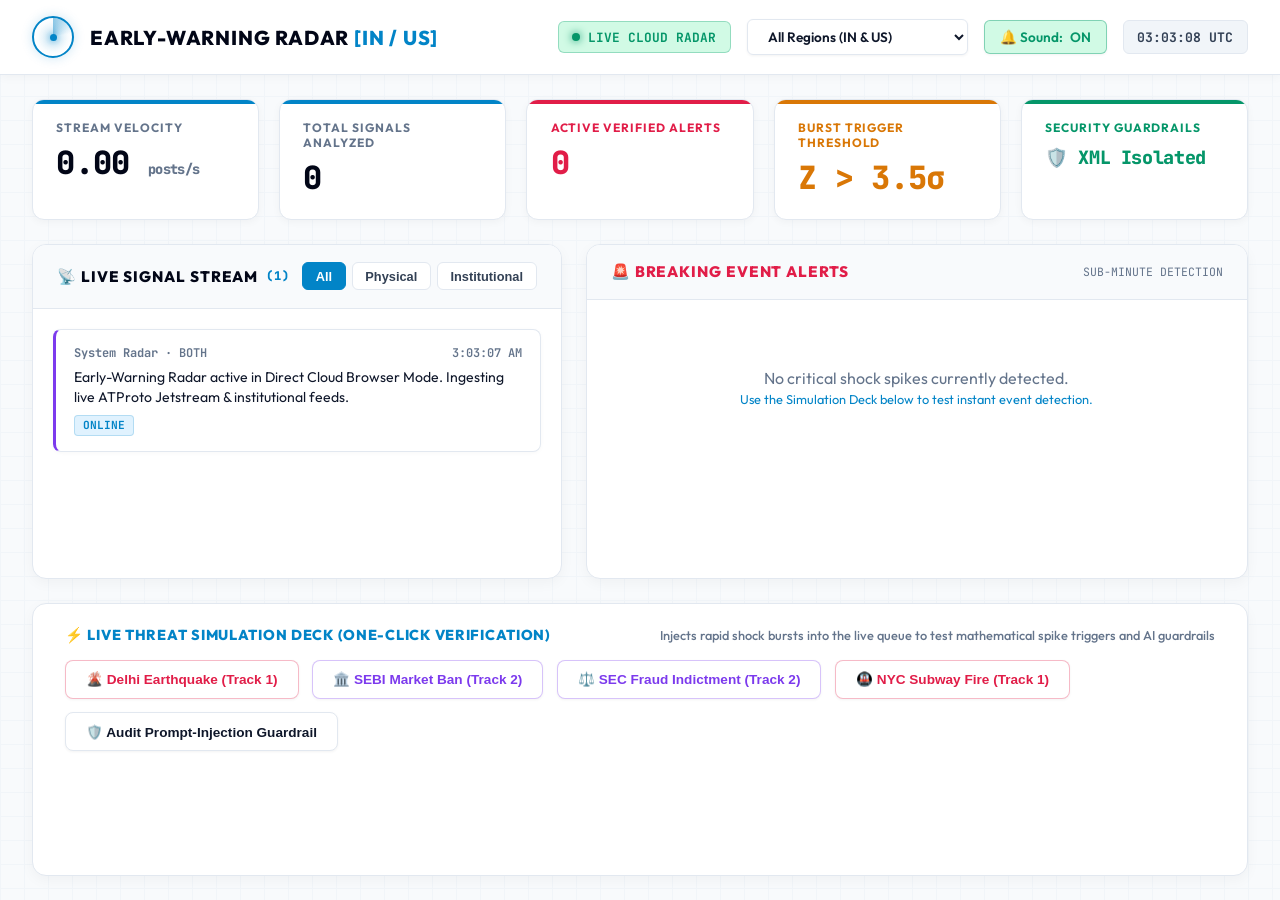
==== index.html @ d1166ca4 "feat: Add root GitHub Pages live deployment with client-side real-time streaming" ====
<!DOCTYPE html>
<html lang="en">
<head>
  <meta charset="UTF-8">
  <meta name="viewport" content="width=device-width, initial-scale=1.0">
  <title>Early-Warning Event & Trend Spike Detection Radar (India & USA)</title>
  
  <!-- Modern Clean Typography -->
  <link rel="preconnect" href="https://fonts.googleapis.com">
  <link rel="preconnect" href="https://fonts.gstatic.com" crossorigin>
  <link href="https://fonts.googleapis.com/css2?family=JetBrains+Mono:wght@400;500;600;700&family=Outfit:wght@400;500;600;700;800&display=swap" rel="stylesheet">
  
  <link rel="stylesheet" href="./styles.css">
</head>
<body>

  <!-- Top Navigation Bar -->
  <header>
    <div class="logo-group">
      <div class="radar-icon">
        <div class="radar-sweep"></div>
        <div class="radar-center-dot"></div>
      </div>
      <div>
        <h1>Early-Warning Radar <span>[IN / US]</span></h1>
      </div>
    </div>

    <div class="header-controls">
      <!-- Live Beacon -->
      <div class="status-beacon">
        <span class="beacon-dot"></span>
        <span id="beacon-text">STREAM ONLINE</span>
      </div>

      <!-- Clean Dropdown -->
      <select id="region-filter" class="custom-select-dark">
        <option value="ALL">All Regions (IN &amp; US)</option>
        <option value="India">India Only (BSE/RBI/SEBI)</option>
        <option value="USA">USA Only (SEC/DOJ/Wires)</option>
      </select>

      <!-- Audio Toggle -->
      <button id="audio-toggle" class="btn-toggle active-sound">
        🔔 Sound: <span id="sound-status">ON</span>
      </button>

      <!-- UTC Clock -->
      <div id="live-clock" class="clock-text">
        00:00:00 UTC
      </div>
    </div>
  </header>

  <!-- Telemetry Bar (The 5 Metric Cards) -->
  <section class="telemetry-bar">
    <div class="telemetry-card">
      <span class="telemetry-label">Stream Velocity</span>
      <span class="telemetry-value" id="stat-velocity">0.00 <span style="font-size: 0.85rem; color: var(--text-muted);">posts/s</span></span>
    </div>

    <div class="telemetry-card">
      <span class="telemetry-label">Total Signals Analyzed</span>
      <span class="telemetry-value" id="stat-total">0</span>
    </div>

    <div class="telemetry-card danger">
      <span class="telemetry-label" style="color: var(--color-rose);">Active Verified Alerts</span>
      <span class="telemetry-value" id="stat-alerts" style="color: var(--color-rose);">0</span>
    </div>

    <div class="telemetry-card warning">
      <span class="telemetry-label" style="color: var(--color-amber);">Burst Trigger Threshold</span>
      <span class="telemetry-value" id="stat-threshold" style="color: var(--color-amber);">Z &gt; 3.5σ</span>
    </div>

    <div class="telemetry-card success">
      <span class="telemetry-label" style="color: var(--color-emerald);">Security Guardrails</span>
      <span class="telemetry-value" style="font-size: 1.15rem; color: var(--color-emerald); display: flex; align-items: center; gap: 0.4rem; padding-top: 0.3rem;">
        🛡️ XML Isolated
      </span>
    </div>
  </section>

  <!-- Main Split Dashboard (The 2-Column Grid) -->
  <main class="dashboard-grid">

    <!-- Column 1: Live Signal Stream -->
    <section class="panel">
      <div class="panel-header">
        <div class="panel-title">
          <span>📡 Live Signal Stream</span>
          <span style="font-size: 0.75rem; color: var(--color-blue); font-family: var(--font-mono);" id="stream-count">(0)</span>
        </div>
        <div class="tab-btn-group">
          <button class="tab-btn active" id="tab-all" onclick="setTrackTab('ALL')">All</button>
          <button class="tab-btn" id="tab-organic" onclick="setTrackTab('organic')">Physical</button>
          <button class="tab-btn" id="tab-inst" onclick="setTrackTab('institutional')">Institutional</button>
        </div>
      </div>
      <div class="panel-scroll-container" id="stream-feed">
        <div style="text-align: center; color: var(--text-muted); padding: 3rem 1rem;">
          Connecting to Bluesky Jetstream &amp; Regulatory feeds...
        </div>
      </div>
    </section>

    <!-- Column 2: Breaking Verified Spike Alerts -->
    <section class="panel">
      <div class="panel-header">
        <div class="panel-title" style="color: var(--color-rose);">
          <span>🚨 Breaking Event Alerts</span>
        </div>
        <div style="font-size: 0.72rem; color: var(--text-muted); font-family: var(--font-mono);">
          SUB-MINUTE DETECTION
        </div>
      </div>
      <div class="panel-scroll-container" id="alerts-container">
        <div style="text-align: center; color: var(--text-muted); padding: 3rem 1rem;">
          No critical shock spikes currently detected.<br>
          <span style="font-size: 0.8rem; color: var(--color-blue);">Use the Simulation Deck below to test instant event detection.</span>
        </div>
      </div>
    </section>

    <!-- Simulation Control Deck -->
    <section class="sim-panel">
      <div class="sim-header">
        <span class="sim-title">
          ⚡ Live Threat Simulation Deck (One-Click Verification)
        </span>
        <span class="sim-subtitle">
          Injects rapid shock bursts into the live queue to test mathematical spike triggers and AI guardrails
        </span>
      </div>

      <div class="sim-btn-row">
        <button class="sim-btn danger" onclick="triggerSimulation('earthquake_delhi')">
          🌋 Delhi Earthquake (Track 1)
        </button>

        <button class="sim-btn purple" onclick="triggerSimulation('sebi_crackdown')">
          🏛️ SEBI Market Ban (Track 2)
        </button>

        <button class="sim-btn purple" onclick="triggerSimulation('sec_fraud_usa')">
          ⚖️ SEC Fraud Indictment (Track 2)
        </button>

        <button class="sim-btn danger" onclick="triggerSimulation('subway_fire_nyc')">
          🚇 NYC Subway Fire (Track 1)
        </button>

        <button class="sim-btn" onclick="triggerSimulation('prompt_injection_test')">
          🛡️ Audit Prompt-Injection Guardrail
        </button>
      </div>
    </section>

  </main>

  <script src="./app.js"></script>
</body>
</html>
---- styles.css ----
/* ==========================================================================
   HIGH-CONTRAST LIGHT THEME - CRISP WHITE & VIBRANT TACTICAL ACCENTS
   ========================================================================== */

:root {
  /* Crisp Light Surfaces */
  --bg-app: #f8fafc;
  --bg-card: #ffffff;
  --bg-card-elevated: #ffffff;
  --bg-card-hover: #f1f5f9;
  --bg-subtle: #f1f5f9;
  --bg-input: #ffffff;

  /* High-Contrast Sharp Borders */
  --border-card: #e2e8f0;
  --border-card-hover: #94a3b8;
  --border-accent: #0284c7;

  /* Bold High-Contrast Vectors */
  --color-blue: #0284c7;
  --color-blue-bg: #e0f2fe;
  --color-emerald: #059669;
  --color-emerald-bg: #d1fae5;
  --color-rose: #e11d48;
  --color-rose-bg: #ffe4e6;
  --color-amber: #d97706;
  --color-amber-bg: #fef3c7;
  --color-purple: #7c3aed;
  --color-purple-bg: #ede9fe;

  /* Deep High-Contrast Text */
  --text-primary: #0f172a;
  --text-secondary: #334155;
  --text-muted: #64748b;
  --text-highlight: #020617;

  /* Fonts */
  --font-main: 'Outfit', -apple-system, BlinkMacSystemFont, 'Segoe UI', Roboto, sans-serif;
  --font-mono: 'JetBrains Mono', monospace;
}

* {
  box-sizing: border-box;
  margin: 0;
  padding: 0;
}

body {
  background-color: var(--bg-app);
  background-image: 
    linear-gradient(#f1f5f9 1px, transparent 1px),
    linear-gradient(90deg, #f1f5f9 1px, transparent 1px);
  background-size: 24px 24px;
  color: var(--text-primary);
  font-family: var(--font-main);
  min-height: 100vh;
  display: flex;
  flex-direction: column;
  overflow-x: hidden;
  -webkit-font-smoothing: antialiased;
}

/* ==========================================================================
   HEADER
   ========================================================================== */

header {
  display: flex;
  justify-content: space-between;
  align-items: center;
  padding: 1rem 2rem;
  background: rgba(255, 255, 255, 0.95);
  backdrop-filter: blur(16px);
  border-bottom: 1.5px solid var(--border-card);
  position: sticky;
  top: 0;
  z-index: 100;
  box-shadow: 0 2px 10px rgba(0, 0, 0, 0.04);
}

.logo-group {
  display: flex;
  align-items: center;
  gap: 1rem;
}

.radar-icon {
  width: 42px;
  height: 42px;
  border-radius: 50%;
  border: 2px solid var(--color-blue);
  background: radial-gradient(circle, rgba(2, 132, 199, 0.15) 0%, transparent 70%);
  display: flex;
  align-items: center;
  justify-content: center;
  position: relative;
  box-shadow: 0 0 12px rgba(2, 132, 199, 0.2);
}

.radar-sweep {
  position: absolute;
  width: 100%;
  height: 100%;
  border-radius: 50%;
  background: conic-gradient(from 0deg, rgba(2, 132, 199, 0.45) 0deg, transparent 80deg, transparent 360deg);
  animation: sweepAnim 2.5s linear infinite;
}

.radar-center-dot {
  width: 7px;
  height: 7px;
  background: var(--color-blue);
  border-radius: 50%;
  box-shadow: 0 0 8px var(--color-blue);
  z-index: 2;
}

@keyframes sweepAnim {
  from { transform: rotate(0deg); }
  to { transform: rotate(360deg); }
}

h1 {
  font-size: 1.25rem;
  font-weight: 800;
  letter-spacing: 0.04em;
  text-transform: uppercase;
  color: var(--text-highlight);
}

h1 span {
  color: var(--color-blue);
}

.header-controls {
  display: flex;
  align-items: center;
  gap: 1rem;
}

.status-beacon {
  display: flex;
  align-items: center;
  gap: 0.5rem;
  font-size: 0.8rem;
  font-family: var(--font-mono);
  font-weight: 700;
  color: var(--color-emerald);
  background: var(--color-emerald-bg);
  padding: 0.4rem 0.85rem;
  border-radius: 6px;
  border: 1px solid rgba(5, 150, 105, 0.3);
}

.beacon-dot {
  width: 8px;
  height: 8px;
  background-color: var(--color-emerald);
  border-radius: 50%;
  box-shadow: 0 0 8px var(--color-emerald);
  animation: pulseBeacon 1.8s infinite ease-in-out;
}

@keyframes pulseBeacon {
  0%, 100% { opacity: 1; transform: scale(1); }
  50% { opacity: 0.4; transform: scale(0.85); }
}

/* Crisp Clean Select Dropdown */
.custom-select-dark {
  background-color: #ffffff;
  color: var(--text-primary);
  border: 1.5px solid var(--border-card);
  padding: 0.45rem 1rem;
  border-radius: 6px;
  font-family: var(--font-main);
  font-size: 0.85rem;
  font-weight: 600;
  cursor: pointer;
  outline: none;
  transition: all 0.2s ease;
  box-shadow: 0 1px 3px rgba(0, 0, 0, 0.05);
}

.custom-select-dark:hover, .custom-select-dark:focus {
  border-color: var(--color-blue);
  box-shadow: 0 0 0 3px rgba(2, 132, 199, 0.15);
}

.custom-select-dark option {
  background-color: #ffffff !important;
  color: #0f172a !important;
  padding: 0.5rem;
}

.btn-toggle {
  background: #ffffff;
  border: 1.5px solid var(--border-card);
  color: var(--text-primary);
  padding: 0.45rem 0.95rem;
  border-radius: 6px;
  cursor: pointer;
  font-family: var(--font-main);
  font-size: 0.85rem;
  font-weight: 600;
  transition: all 0.2s ease;
  display: flex;
  align-items: center;
  gap: 0.4rem;
  box-shadow: 0 1px 3px rgba(0, 0, 0, 0.05);
}

.btn-toggle:hover {
  background: #f8fafc;
  border-color: var(--border-card-hover);
}

.btn-toggle.active-sound {
  border-color: rgba(5, 150, 105, 0.4);
  color: var(--color-emerald);
  background: var(--color-emerald-bg);
}

.clock-text {
  font-family: var(--font-mono);
  font-size: 0.82rem;
  font-weight: 700;
  color: var(--text-secondary);
  background: var(--bg-subtle);
  border: 1px solid var(--border-card);
  padding: 0.45rem 0.85rem;
  border-radius: 6px;
}

/* ==========================================================================
   TELEMETRY STRIP (THE 5 CARDS)
   ========================================================================== */

.telemetry-bar {
  display: grid;
  grid-template-columns: repeat(auto-fit, minmax(200px, 1fr));
  gap: 1.25rem;
  padding: 1.5rem 2rem;
}

.telemetry-card {
  background: var(--bg-card);
  border: 1.5px solid var(--border-card);
  border-radius: 12px;
  padding: 1.25rem 1.45rem;
  display: flex;
  flex-direction: column;
  gap: 0.35rem;
  position: relative;
  overflow: hidden;
  box-shadow: 0 2px 8px rgba(0, 0, 0, 0.04);
  transition: all 0.2s ease;
}

.telemetry-card:hover {
  border-color: #cbd5e1;
  transform: translateY(-2px);
  box-shadow: 0 6px 16px rgba(0, 0, 0, 0.08);
}

.telemetry-card::before {
  content: '';
  position: absolute;
  top: 0;
  left: 0;
  width: 100%;
  height: 4px;
  background: var(--color-blue);
}

.telemetry-card.danger::before { background: var(--color-rose); }
.telemetry-card.warning::before { background: var(--color-amber); }
.telemetry-card.success::before { background: var(--color-emerald); }

.telemetry-label {
  font-size: 0.75rem;
  font-weight: 700;
  text-transform: uppercase;
  color: var(--text-muted);
  letter-spacing: 0.08em;
}

.telemetry-value {
  font-size: 2rem;
  font-weight: 800;
  font-family: var(--font-mono);
  color: var(--text-highlight);
  letter-spacing: -0.02em;
}

/* ==========================================================================
   MAIN DASHBOARD GRID (2 COLUMNS)
   ========================================================================== */

.dashboard-grid {
  display: grid;
  grid-template-columns: 1fr 1.25fr;
  gap: 1.5rem;
  padding: 0 2rem 1.5rem 2rem;
  flex: 1;
}

@media (max-width: 1100px) {
  .dashboard-grid {
    grid-template-columns: 1fr;
  }
}

.panel {
  background: var(--bg-card);
  border: 1.5px solid var(--border-card);
  border-radius: 14px;
  display: flex;
  flex-direction: column;
  overflow: hidden;
  box-shadow: 0 4px 14px rgba(0, 0, 0, 0.04);
}

.panel-header {
  padding: 1.1rem 1.5rem;
  border-bottom: 1.5px solid var(--border-card);
  display: flex;
  justify-content: space-between;
  align-items: center;
  background: #f8fafc;
}

.panel-title {
  font-size: 0.95rem;
  font-weight: 800;
  text-transform: uppercase;
  letter-spacing: 0.06em;
  display: flex;
  align-items: center;
  gap: 0.5rem;
  color: var(--text-highlight);
}

.tab-btn-group {
  display: flex;
  gap: 0.35rem;
}

.tab-btn {
  background: #ffffff;
  border: 1px solid var(--border-card);
  color: var(--text-secondary);
  padding: 0.35rem 0.8rem;
  border-radius: 6px;
  font-size: 0.8rem;
  font-weight: 700;
  cursor: pointer;
  transition: all 0.15s ease;
}

.tab-btn:hover {
  color: var(--text-primary);
  background: #f1f5f9;
}

.tab-btn.active {
  background: var(--color-blue);
  border-color: var(--color-blue);
  color: #ffffff;
}

.panel-scroll-container {
  overflow-y: auto;
  padding: 1.25rem;
  display: flex;
  flex-direction: column;
  gap: 0.85rem;
  max-height: 580px;
}

.panel-scroll-container::-webkit-scrollbar {
  width: 6px;
}
.panel-scroll-container::-webkit-scrollbar-thumb {
  background: #cbd5e1;
  border-radius: 3px;
}

/* ==========================================================================
   BREAKING ALERT CARDS (RIGHT COLUMN)
   ========================================================================== */

.alert-card {
  background: #ffffff;
  border: 1.5px solid rgba(225, 29, 72, 0.3);
  border-radius: 10px;
  padding: 1.35rem;
  display: flex;
  flex-direction: column;
  gap: 0.75rem;
  position: relative;
  transition: all 0.2s ease;
  box-shadow: 0 2px 8px rgba(225, 29, 72, 0.06);
  animation: slideFadeIn 0.3s ease-out;
}

.alert-card::before {
  content: '';
  position: absolute;
  top: 0;
  left: 0;
  width: 4px;
  height: 100%;
  background: var(--color-rose);
}

.alert-card:hover {
  transform: translateY(-2px);
  border-color: var(--color-rose);
  box-shadow: 0 6px 18px rgba(225, 29, 72, 0.12);
}

.alert-card.institutional {
  border-color: rgba(124, 58, 237, 0.3);
  box-shadow: 0 2px 8px rgba(124, 58, 237, 0.06);
}

.alert-card.institutional::before {
  background: var(--color-purple);
}

.alert-card.institutional:hover {
  border-color: var(--color-purple);
  box-shadow: 0 6px 18px rgba(124, 58, 237, 0.14);
}

@keyframes slideFadeIn {
  from { opacity: 0; transform: translateY(-8px); }
  to { opacity: 1; transform: translateY(0); }
}

.alert-meta {
  display: flex;
  justify-content: space-between;
  align-items: center;
}

.alert-tags {
  display: flex;
  gap: 0.5rem;
  align-items: center;
  flex-wrap: wrap;
}

.badge-urgency {
  background: var(--color-rose);
  color: #ffffff;
  font-size: 0.72rem;
  font-weight: 800;
  padding: 0.25rem 0.6rem;
  border-radius: 4px;
  font-family: var(--font-mono);
  letter-spacing: 0.05em;
}

.alert-card.institutional .badge-urgency {
  background: var(--color-purple);
}

.tag-region {
  font-size: 0.72rem;
  padding: 0.25rem 0.6rem;
  border-radius: 4px;
  background: var(--color-blue-bg);
  border: 1px solid rgba(2, 132, 199, 0.25);
  color: var(--color-blue);
  font-weight: 700;
  font-family: var(--font-mono);
}

.tag-zscore {
  font-size: 0.72rem;
  font-family: var(--font-mono);
  font-weight: 800;
  color: var(--color-amber);
  background: var(--color-amber-bg);
  border: 1px solid rgba(217, 119, 6, 0.25);
  padding: 0.25rem 0.6rem;
  border-radius: 4px;
}

.alert-headline {
  font-size: 1.15rem;
  font-weight: 800;
  line-height: 1.4;
  color: var(--text-highlight);
}

.alert-summary {
  font-size: 0.9rem;
  color: var(--text-secondary);
  line-height: 1.5;
}

.alert-footer {
  display: flex;
  justify-content: space-between;
  align-items: center;
  font-size: 0.75rem;
  color: var(--text-muted);
  border-top: 1px solid var(--border-card);
  padding-top: 0.65rem;
}

.verifier-tag {
  color: var(--color-blue);
  font-family: var(--font-mono);
  font-size: 0.72rem;
  font-weight: 700;
  display: flex;
  align-items: center;
  gap: 0.35rem;
}

/* ==========================================================================
   FEED ITEMS (LEFT COLUMN)
   ========================================================================== */

.feed-item {
  background: #ffffff;
  border: 1.5px solid var(--border-card);
  border-left: 3.5px solid var(--color-blue);
  border-radius: 8px;
  padding: 0.95rem 1.1rem;
  display: flex;
  flex-direction: column;
  gap: 0.45rem;
  font-size: 0.88rem;
  transition: all 0.15s ease;
  box-shadow: 0 1px 4px rgba(0, 0, 0, 0.03);
}

.feed-item:hover {
  background: #f8fafc;
  transform: translateX(2px);
  border-color: #cbd5e1;
}

.feed-item.institutional {
  border-left-color: var(--color-purple);
}

.feed-header {
  display: flex;
  justify-content: space-between;
  font-size: 0.75rem;
  color: var(--text-muted);
  font-family: var(--font-mono);
  font-weight: 600;
}

.feed-text {
  color: var(--text-primary);
  line-height: 1.4;
}

.feed-tokens {
  display: flex;
  gap: 0.35rem;
  flex-wrap: wrap;
}

.feed-pill {
  font-size: 0.7rem;
  background: var(--color-blue-bg);
  color: var(--color-blue);
  border: 1px solid rgba(2, 132, 199, 0.2);
  padding: 0.15rem 0.5rem;
  border-radius: 4px;
  font-family: var(--font-mono);
  font-weight: 700;
}

/* ==========================================================================
   SIMULATION DECK (BOTTOM PANEL)
   ========================================================================== */

.sim-panel {
  grid-column: 1 / -1;
  background: var(--bg-card);
  border: 1.5px solid var(--border-card);
  border-radius: 14px;
  padding: 1.35rem 2rem;
  display: flex;
  flex-direction: column;
  gap: 1rem;
  box-shadow: 0 4px 14px rgba(0, 0, 0, 0.04);
}

.sim-header {
  display: flex;
  justify-content: space-between;
  align-items: center;
}

.sim-title {
  font-size: 0.9rem;
  font-weight: 800;
  text-transform: uppercase;
  letter-spacing: 0.05em;
  color: var(--color-blue);
  display: flex;
  align-items: center;
  gap: 0.5rem;
}

.sim-subtitle {
  font-size: 0.8rem;
  color: var(--text-muted);
  font-weight: 500;
}

.sim-btn-row {
  display: flex;
  gap: 0.85rem;
  flex-wrap: wrap;
}

.sim-btn {
  background: #ffffff;
  border: 1.5px solid var(--border-card);
  color: var(--text-primary);
  padding: 0.65rem 1.25rem;
  border-radius: 8px;
  font-size: 0.85rem;
  font-weight: 700;
  cursor: pointer;
  display: flex;
  align-items: center;
  gap: 0.5rem;
  transition: all 0.2s ease;
  box-shadow: 0 1px 3px rgba(0, 0, 0, 0.05);
}

.sim-btn:hover {
  background: var(--color-blue-bg);
  border-color: var(--color-blue);
  color: var(--color-blue);
  transform: translateY(-1px);
  box-shadow: 0 4px 10px rgba(2, 132, 199, 0.15);
}

.sim-btn.danger {
  border-color: rgba(225, 29, 72, 0.3);
  color: var(--color-rose);
}
.sim-btn.danger:hover {
  background: var(--color-rose-bg);
  border-color: var(--color-rose);
  color: var(--color-rose);
  box-shadow: 0 4px 10px rgba(225, 29, 72, 0.15);
}

.sim-btn.purple {
  border-color: rgba(124, 58, 237, 0.3);
  color: var(--color-purple);
}
.sim-btn.purple:hover {
  background: var(--color-purple-bg);
  border-color: var(--color-purple);
  color: var(--color-purple);
  box-shadow: 0 4px 10px rgba(124, 58, 237, 0.15);
}
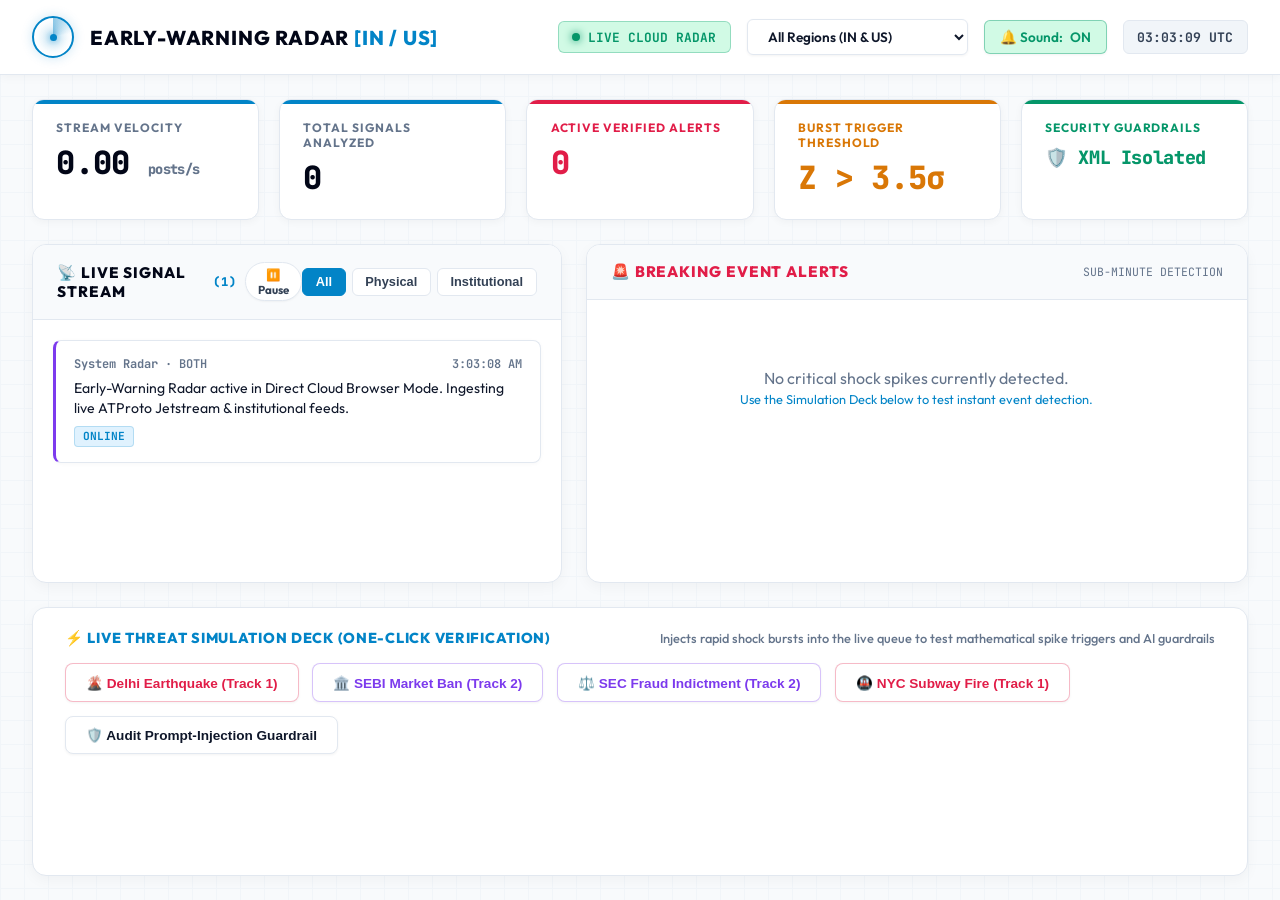
==== commit 2454308b: "feat: Smooth live stream throttling, auto-pause on hover, and manual pause button" ====
--- a/index.html
+++ b/index.html
@@ -91,6 +91,7 @@
         <div class="panel-title">
           <span>📡 Live Signal Stream</span>
           <span style="font-size: 0.75rem; color: var(--color-blue); font-family: var(--font-mono);" id="stream-count">(0)</span>
+          <button id="feed-pause-btn" class="pause-feed-btn" title="Pause or Resume live stream scrolling">⏸️ Pause</button>
         </div>
         <div class="tab-btn-group">
           <button class="tab-btn active" id="tab-all" onclick="setTrackTab('ALL')">All</button>
--- a/styles.css
+++ b/styles.css
@@ -341,6 +341,35 @@
   color: var(--text-highlight);
 }
 
+.pause-feed-btn {
+  background: #ffffff;
+  border: 1.5px solid var(--border-card);
+  color: var(--text-secondary);
+  font-family: var(--font-main);
+  font-size: 0.72rem;
+  font-weight: 700;
+  padding: 0.22rem 0.65rem;
+  border-radius: 999px;
+  cursor: pointer;
+  transition: all 0.2s ease;
+  display: inline-flex;
+  align-items: center;
+  gap: 0.3rem;
+  box-shadow: 0 1px 2px rgba(0, 0, 0, 0.04);
+}
+
+.pause-feed-btn:hover {
+  background: #f1f5f9;
+  border-color: var(--border-card-hover);
+  color: var(--text-primary);
+}
+
+.pause-feed-btn.is-paused {
+  background: var(--color-amber-bg);
+  border-color: var(--color-amber);
+  color: var(--color-amber);
+}
+
 .tab-btn-group {
   display: flex;
   gap: 0.35rem;
